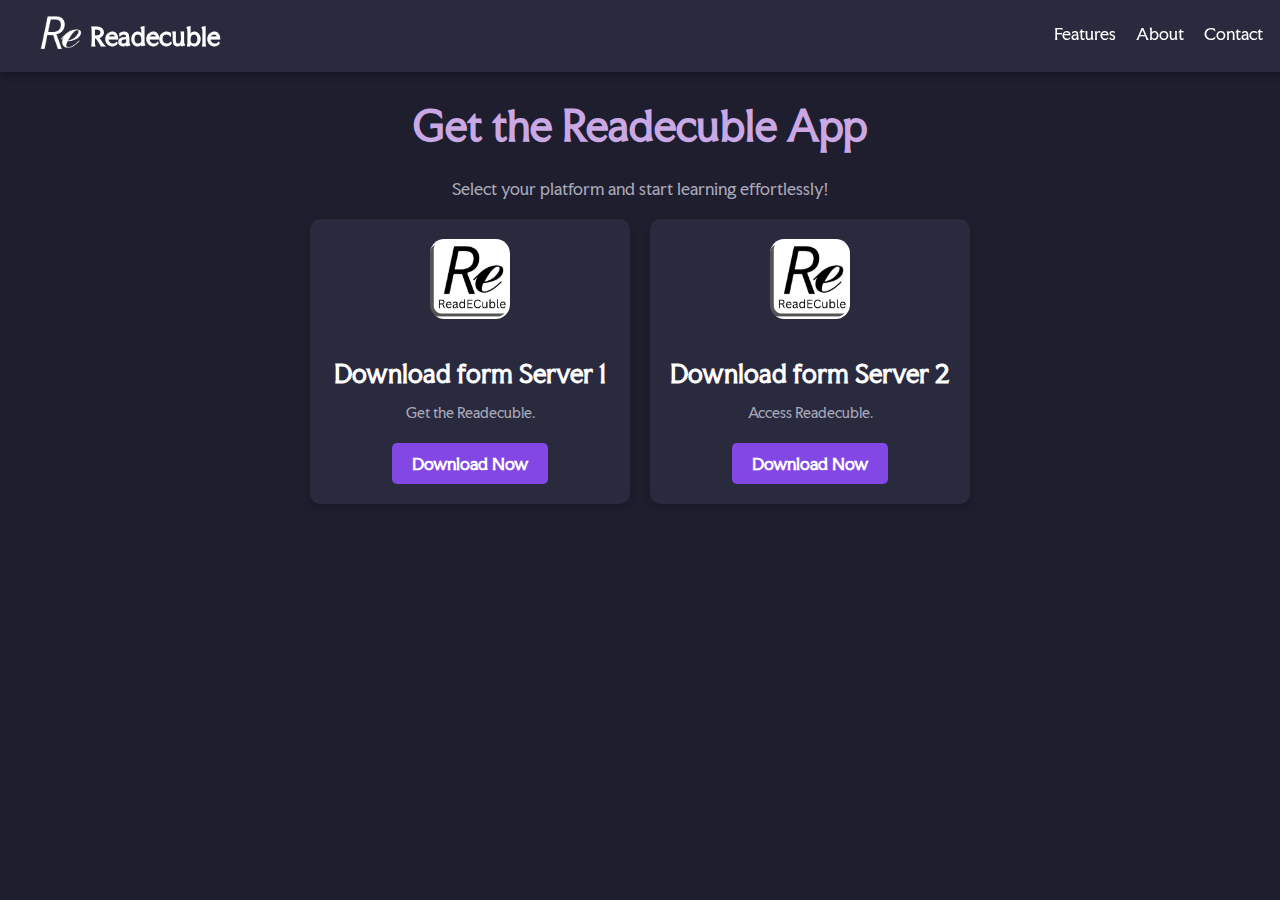
==== docs/pages/download.html @ af3c239d "download page" ====
<!DOCTYPE html>
<html lang="en">

<head>
    <meta charset="UTF-8">
    <meta name="viewport" content="width=device-width, initial-scale=1.0">
    <title>Readecuble</title>
    <link rel="apple-touch-icon" sizes="180x180" href="favicon_io/apple-touch-icon.png">
    <link rel="icon" type="image/png" sizes="32x32" href="favicon_io/favicon-32x32.png">
    <link rel="icon" type="image/png" sizes="16x16" href="favicon_io/favicon-16x16.png">
    <link rel="manifest" href="favicon_io/site.webmanifest">
    <link rel="preconnect" href="https://fonts.googleapis.com">
    <link rel="preconnect" href="https://fonts.gstatic.com" crossorigin>
    <link href="https://fonts.googleapis.com/css2?family=Faculty+Glyphic&display=swap" rel="stylesheet">
    <link rel="stylesheet" href="../dstyles.css">
</head>

<body>
    <header>
        <nav class="navbar">
            <div class="logo">
                <a href="../index.html">
                    <img src="../assets/logo_white-1.png" alt="Readecuble Logo" class="logo-img">
                    <h1 class="logo-text">Readecuble</h1>
                </a>
            </div>
            <div class="hamburger" onclick="toggleMenu()">
                <span></span>
                <span></span>
                <span></span>
            </div>
            <ul class="nav-links">
                <li><a href="#features">Features</a></li>
                <li><a href="#about" id="about">About</a></li>
                <li><a href="#contact">Contact</a></li>
                <li><button class="theme-toggle" onclick="toggleTheme()">☀️</button></li>
            </ul>
        </nav>
    </header>
    <main>
        <div class="download-section">
            <h1>Get the Readecuble App</h1>
            <p>Select your platform and start learning effortlessly!</p>

            <div class="card-container">
                <!-- Card for Google Play -->
                <div class="card">
                    <img src="../assets/readecubleIcon.png" alt="Google Play Icon" class="card-icon">
                    <h2>Download form Server 1</h2>
                    <p>Get the Readecuble.</p>
                    <a href="https://drive.google.com/uc?id=16Aqyzt5lvZqK2Z1yoViQb0ZrsGbHokHB&export=download"
                        class="btn primary-btn">Download Now</a>
                </div>

                <!-- Card for App Store -->
                <div class="card">
                    <img src="../assets/readecubleIcon.png" alt="App Store Icon" class="card-icon">
                    <h2>Download form Server 2</h2>
                    <p>Access Readecuble.</p>
                    <a href="https://apkpure.net/readecuble/com.readecuble.app/downloading"
                        class="btn primary-btn">Download Now</a>
                </div>
            </div>
        </div>
    </main>
    <script src="script.js"></script>
</body>

</html>
---- docs/dstyles.css ----
/* Body Styling */
body {
    margin: 0;
    font-family: "Faculty Glyphic", sans-serif;
    background-color: #1e1e2f;
    color: #ffffff;
    overflow-x: hidden;
    align-items: center;
}

a{
    display: flex;
    align-items: center;
    gap: 10px;
    text-decoration: none;
}

/* Header Styling */
.navbar {
    display: flex;
    justify-content: space-between;
    align-items: center;
    padding: 20px 40px;
    background-color: #2a2a3e;
    position: fixed;
    top: 0;
    width: 100%;
    height: 2rem;
    z-index: 10;
    box-shadow: 0 4px 8px rgba(0, 0, 0, 0.3);
}

.logo {
    display: flex;
    align-items: center;
    gap: 15px;
}

.logo-img {
    height: 40px;
    width: auto;
    scale: 1.7;
}

.logo-text {
    font-size: 24px;
    color: #ffffff;
    font-weight: bold;
}

.nav-links {
    list-style: none;
    display: flex;
    gap: 20px;
}

.nav-links li a {
    text-decoration: none;
    color: #ffffff;
    font-size: 16px;
}

.theme-toggle {
    background: none;
    border: none;
    color: #ffffff;
    font-size: 20px;
    cursor: pointer;
}

/* Download Section */
.download-section {
    max-width: 800px;
    margin: 100px auto 20px auto;
    text-align: center;
}

.download-section h1 {
    font-size: 2.5rem;
    color: #c9a8e4;
}

.download-section p {
    font-size: 1rem;
    margin-bottom: 20px;
    color: #a9a9b9;
}

/* Card Container */
.card-container {
    display: flex;
    gap: 20px;
    justify-content: center;
    flex-wrap: wrap;
}

/* Card Styling */
.card {
    background-color: #2a2a3e;
    border-radius: 10px;
    padding: 20px;
    width: 280px;
    box-shadow: 0 4px 8px rgba(0, 0, 0, 0.2);
    transition: transform 0.2s ease-in-out;
    text-align: center;
}

.card:hover {
    transform: scale(1.05);
}

img {
    border-radius: 0.9rem;
}

.card-icon {
    width: 80px;
    height: auto;
    margin-bottom: 15px;
}

.card h2 {
    font-size: 1.5rem;
    color: #ffffff;
    margin-bottom: 10px;
}

.card p {
    font-size: 0.9rem;
    color: #a9a9b9;
    margin-bottom: 20px;
    line-height: 1.4;
}

/* Button Styling */
.btn {
    padding: 10px 20px;
    font-size: 1rem;
    font-weight: bold;
    border: none;
    border-radius: 5px;
    cursor: pointer;
    text-decoration: none;
    display: inline-block;
}

.primary-btn {
    background-color: #8247e5;
    color: #ffffff;
    transition: background-color 0.3s ease;
}

.primary-btn:hover {
    background-color: #c9a8e4;
    color: #1e1e2f;
}

/* Responsive Design */
@media (max-width: 768px) {
    .card-container {
        flex-direction: column;
        align-items: center;
    }

    .card {
        width: 90%;
    }
}
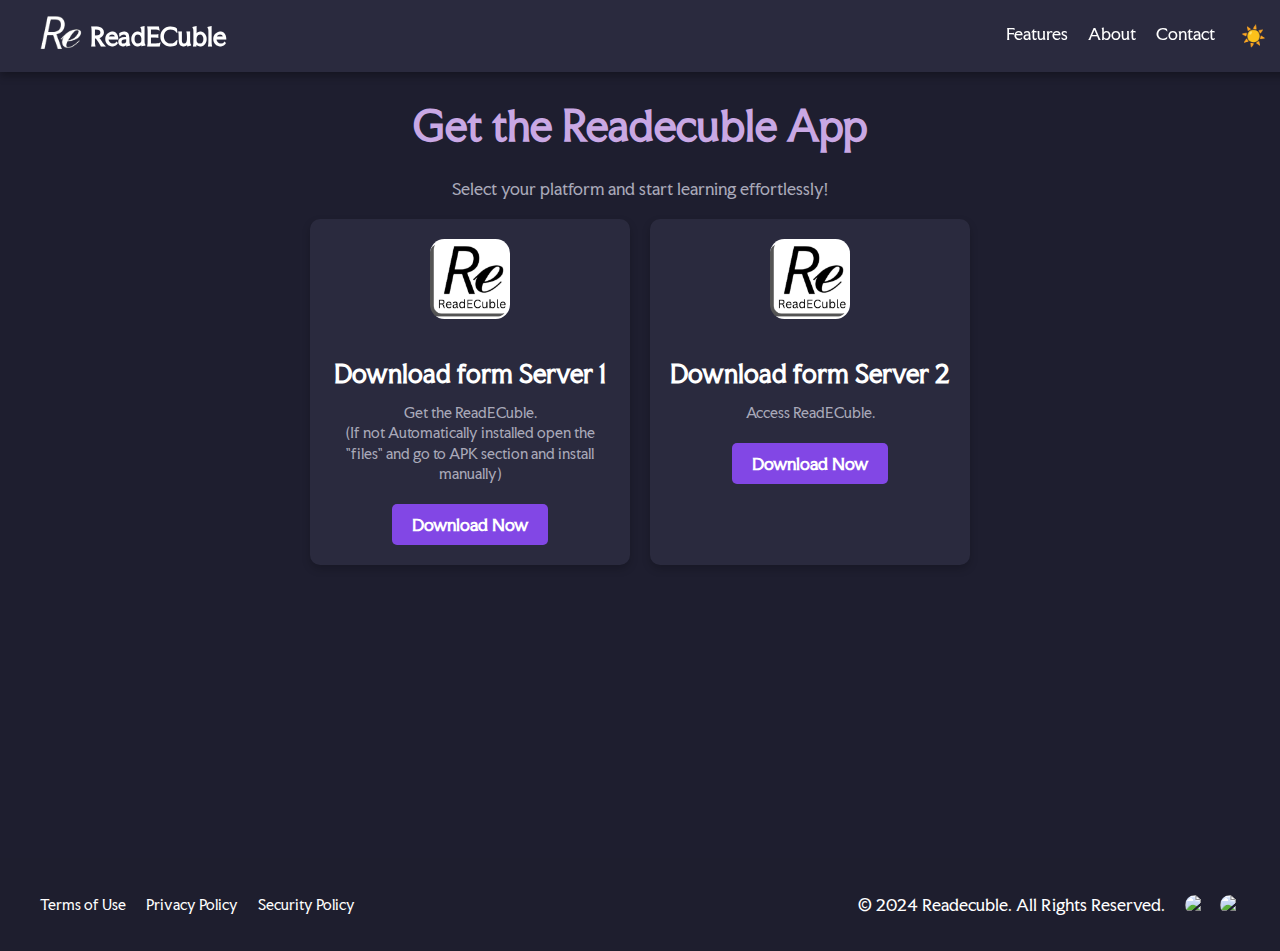
==== commit 933e1301: "terms and stuff" ====
--- a/docs/pages/download.html
+++ b/docs/pages/download.html
@@ -5,10 +5,10 @@
     <meta charset="UTF-8">
     <meta name="viewport" content="width=device-width, initial-scale=1.0">
     <title>Readecuble</title>
-    <link rel="apple-touch-icon" sizes="180x180" href="favicon_io/apple-touch-icon.png">
-    <link rel="icon" type="image/png" sizes="32x32" href="favicon_io/favicon-32x32.png">
-    <link rel="icon" type="image/png" sizes="16x16" href="favicon_io/favicon-16x16.png">
-    <link rel="manifest" href="favicon_io/site.webmanifest">
+    <link rel="apple-touch-icon" sizes="180x180" href="../favicon_io/apple-touch-icon.png">
+    <link rel="icon" type="image/png" sizes="32x32" href="../favicon_io/favicon-32x32.png">
+    <link rel="icon" type="image/png" sizes="16x16" href="../favicon_io/favicon-16x16.png">
+    <link rel="manifest" href="../favicon_io/site.webmanifest">
     <link rel="preconnect" href="https://fonts.googleapis.com">
     <link rel="preconnect" href="https://fonts.gstatic.com" crossorigin>
     <link href="https://fonts.googleapis.com/css2?family=Faculty+Glyphic&display=swap" rel="stylesheet">
@@ -21,7 +21,7 @@
             <div class="logo">
                 <a href="../index.html">
                     <img src="../assets/logo_white-1.png" alt="Readecuble Logo" class="logo-img">
-                    <h1 class="logo-text">Readecuble</h1>
+                    <h1 class="logo-text">ReadECuble</h1>
                 </a>
             </div>
             <div class="hamburger" onclick="toggleMenu()">
@@ -30,9 +30,9 @@
                 <span></span>
             </div>
             <ul class="nav-links">
-                <li><a href="#features">Features</a></li>
-                <li><a href="#about" id="about">About</a></li>
-                <li><a href="#contact">Contact</a></li>
+                <li><a href="../index.html#Features">Features</a></li>
+                <li><a href="../index.html#about" id="about">About</a></li>
+                <li><a href="../index.html#contact">Contact</a></li>
                 <li><button class="theme-toggle" onclick="toggleTheme()">☀️</button></li>
             </ul>
         </nav>
@@ -47,7 +47,7 @@
                 <div class="card">
                     <img src="../assets/readecubleIcon.png" alt="Google Play Icon" class="card-icon">
                     <h2>Download form Server 1</h2>
-                    <p>Get the Readecuble.</p>
+                    <p>Get the ReadECuble. <br> (If not Automatically  installed open the "files" and go to APK section and install manually)</p>
                     <a href="https://drive.google.com/uc?id=16Aqyzt5lvZqK2Z1yoViQb0ZrsGbHokHB&export=download"
                         class="btn primary-btn">Download Now</a>
                 </div>
@@ -56,14 +56,33 @@
                 <div class="card">
                     <img src="../assets/readecubleIcon.png" alt="App Store Icon" class="card-icon">
                     <h2>Download form Server 2</h2>
-                    <p>Access Readecuble.</p>
+                    <p>Access ReadECuble.</p>
                     <a href="https://apkpure.net/readecuble/com.readecuble.app/downloading"
                         class="btn primary-btn">Download Now</a>
                 </div>
             </div>
         </div>
     </main>
-    <script src="script.js"></script>
+    <footer>
+        <div class="footer-container">
+            <ul class="footer-links">
+                <!-- <li><a href="#trademark-policy">Trademark Policy</a></li> -->
+                <li><a href="pages/LEGAL.html#terms-and-conditions">Terms of Use</a></li>
+                <li><a href="pages/LEGAL.html#privacy-policy">Privacy Policy</a></li>
+                <!-- <li><a href="pages/LEGAL.html">Code of Conduct</a></li> -->
+                <li><a href="pages/LEGAL.html#security-policy">Security Policy</a></li>
+            </ul>
+            <div class="footer-right">
+                <p>&copy; 2024 Readecuble. All Rights Reserved.</p>
+                <div class="social-icons">
+                    <!-- <a href="#"><img src="assets/icons/facebook.png" alt="Facebook"></a> -->
+                    <a href="https://github.com/gitbook78/ReadECuble"><img src="assets/github-mark/github-mark-white.png" alt="GitHub"></a>
+                    <a href="https://www.linkedin.com/company/readecuble/"><img src="assets/White/2x/In-White-34@2x.png" alt="LinkedIn"></a>
+                </div>
+            </div>
+        </div>
+    </footer>
+    <script src="../script.js"></script>
 </body>
 
 </html>--- a/docs/dstyles.css
+++ b/docs/dstyles.css
@@ -6,6 +6,10 @@
     color: #ffffff;
     overflow-x: hidden;
     align-items: center;
+}
+
+.nav-links{
+    margin-right: 3rem;
 }
 
 a{
@@ -166,3 +170,81 @@
         width: 90%;
     }
 }
+
+/* Footer Container */
+footer {
+    background-color: #1e1e2e;
+    /* Dark background for footer */
+    color: #ffffff;
+    /* White text */
+    padding: 20px 40px;
+    position: relative;
+    top: 17.1rem;
+}
+
+.footer-container {
+    display: flex;
+    justify-content: space-between;
+    /* Space between the two sections */
+    align-items: center;
+    flex-wrap: wrap;
+    /* Adjust for smaller screens */
+    bottom: 12rem;
+}
+
+/* Footer Links Section */
+.footer-links {
+    list-style: none;
+    display: flex;
+    gap: 20px;
+    /* Space between links */
+    margin: 0;
+    padding: 0;
+}
+
+.footer-links li a {
+    text-decoration: none;
+    color: #ffffff;
+    font-size: 14px;
+}
+
+.footer-links li a:hover {
+    color: #a991f7;
+    /* Purple hover effect */
+}
+
+/* Social Icons Section */
+.footer-right {
+    display: flex;
+    align-items: center;
+    gap: 20px;
+    /* Space between text and icons */
+    text-align: right;
+    flex-wrap: wrap;
+}
+
+.social-icons {
+    display: flex;
+    gap: 15px;
+    /* Space between icons */
+}
+
+.social-icons img {
+    width: 20px;
+    /* Icon size */
+    height: 20px;
+}
+
+/* Responsive Design for Footer */
+@media (max-width: 768px) {
+    .footer-container {
+        flex-direction: column;
+        /* Stack sections vertically */
+        align-items: center;
+        text-align: center;
+    }
+
+    .footer-right {
+        margin-top: 20px;
+    }
+}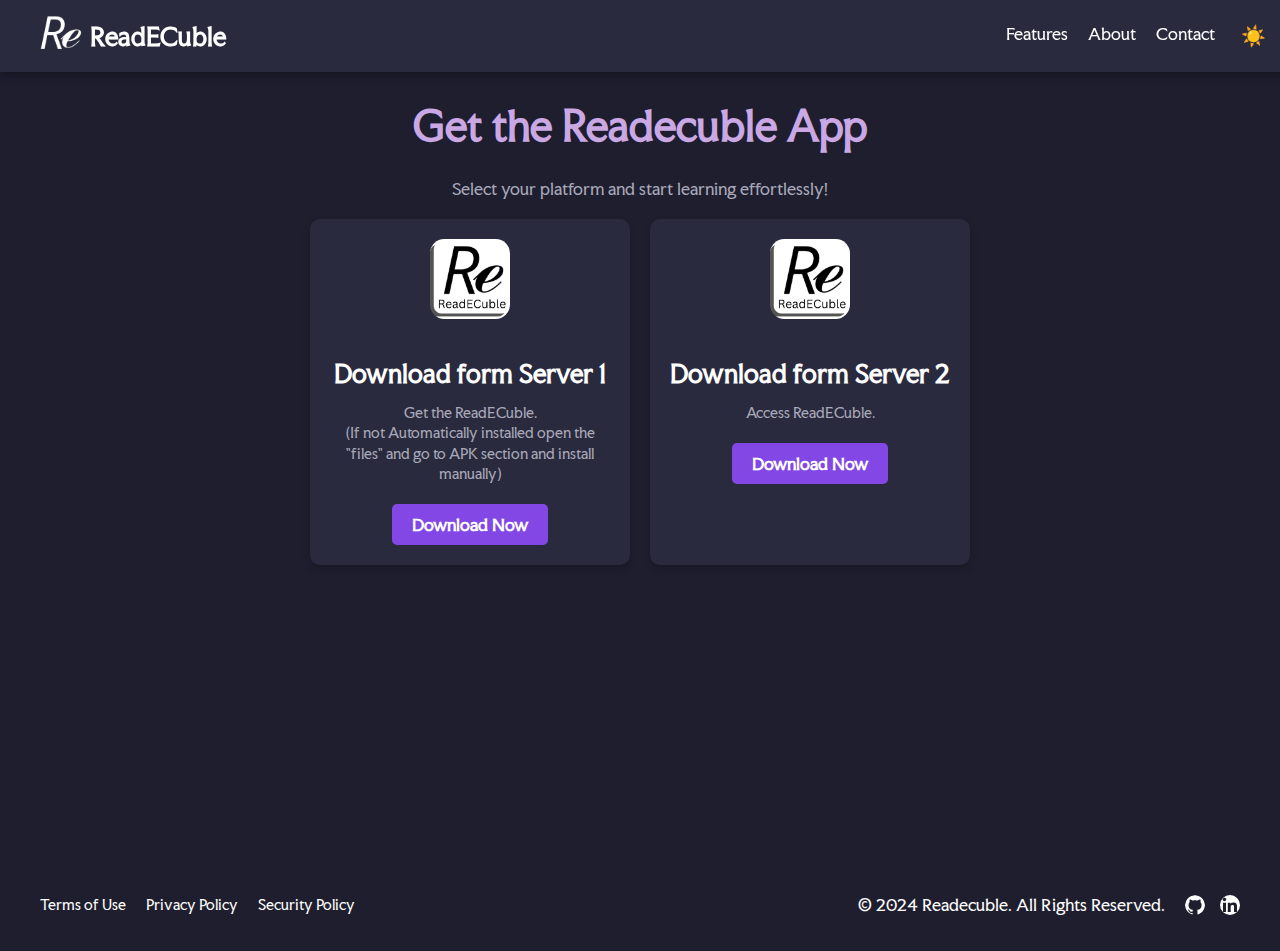
==== commit a2b48cdf: "UI enhanccement" ====
--- a/docs/pages/download.html
+++ b/docs/pages/download.html
@@ -76,8 +76,8 @@
                 <p>&copy; 2024 Readecuble. All Rights Reserved.</p>
                 <div class="social-icons">
                     <!-- <a href="#"><img src="assets/icons/facebook.png" alt="Facebook"></a> -->
-                    <a href="https://github.com/gitbook78/ReadECuble"><img src="assets/github-mark/github-mark-white.png" alt="GitHub"></a>
-                    <a href="https://www.linkedin.com/company/readecuble/"><img src="assets/White/2x/In-White-34@2x.png" alt="LinkedIn"></a>
+                    <a href="https://github.com/gitbook78/ReadECuble"><img src="../assets/github-mark/github-mark-white.png" alt="GitHub"></a>
+                    <a href="https://www.linkedin.com/company/readecuble/"><img src="../assets/White/2x/In-White-34@2x.png" alt="LinkedIn"></a>
                 </div>
             </div>
         </div>
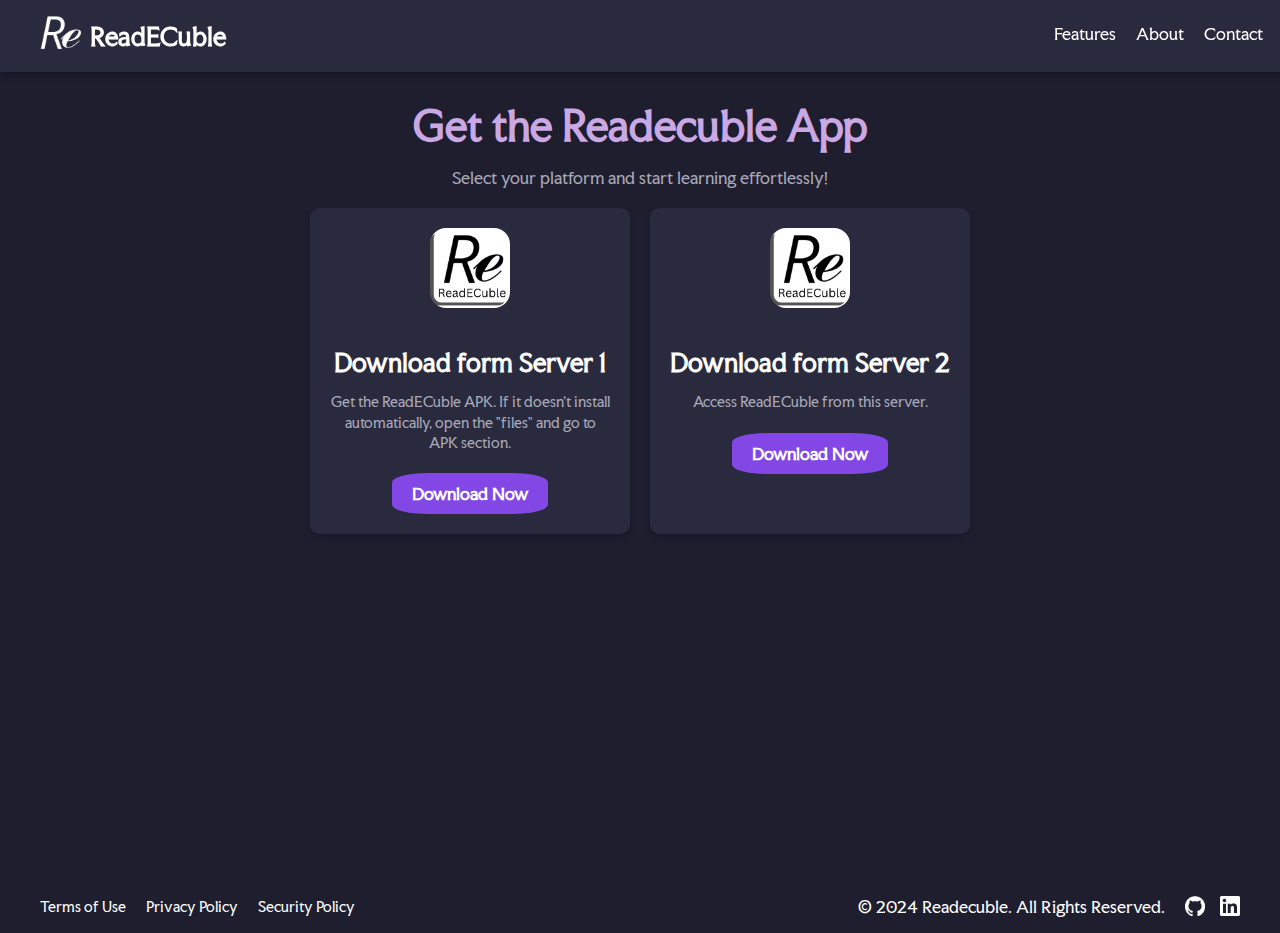
==== commit 3471de6d: "downlaod page ui enhanchment" ====
--- a/docs/pages/download.html
+++ b/docs/pages/download.html
@@ -39,24 +39,22 @@
     </header>
     <main>
         <div class="download-section">
-            <h1>Get the Readecuble App</h1>
-            <p>Select your platform and start learning effortlessly!</p>
+            <h1 class="section-title">Get the Readecuble App</h1>
+            <p class="section-description">Select your platform and start learning effortlessly!</p>
 
             <div class="card-container">
-                <!-- Card for Google Play -->
                 <div class="card">
                     <img src="../assets/readecubleIcon.png" alt="Google Play Icon" class="card-icon">
                     <h2>Download form Server 1</h2>
-                    <p>Get the ReadECuble. <br> (If not Automatically  installed open the "files" and go to APK section and install manually)</p>
+                    <p>Get the ReadECuble APK. If it doesn't install automatically, open the "files" and go to APK section.</p>
                     <a href="https://drive.google.com/uc?id=16Aqyzt5lvZqK2Z1yoViQb0ZrsGbHokHB&export=download"
                         class="btn primary-btn">Download Now</a>
                 </div>
 
-                <!-- Card for App Store -->
                 <div class="card">
                     <img src="../assets/readecubleIcon.png" alt="App Store Icon" class="card-icon">
                     <h2>Download form Server 2</h2>
-                    <p>Access ReadECuble.</p>
+                    <p>Access ReadECuble from this server.</p>
                     <a href="https://apkpure.net/readecuble/com.readecuble.app/downloading"
                         class="btn primary-btn">Download Now</a>
                 </div>
@@ -66,16 +64,13 @@
     <footer>
         <div class="footer-container">
             <ul class="footer-links">
-                <!-- <li><a href="#trademark-policy">Trademark Policy</a></li> -->
                 <li><a href="pages/LEGAL.html#terms-and-conditions">Terms of Use</a></li>
                 <li><a href="pages/LEGAL.html#privacy-policy">Privacy Policy</a></li>
-                <!-- <li><a href="pages/LEGAL.html">Code of Conduct</a></li> -->
                 <li><a href="pages/LEGAL.html#security-policy">Security Policy</a></li>
             </ul>
             <div class="footer-right">
                 <p>&copy; 2024 Readecuble. All Rights Reserved.</p>
                 <div class="social-icons">
-                    <!-- <a href="#"><img src="assets/icons/facebook.png" alt="Facebook"></a> -->
                     <a href="https://github.com/gitbook78/ReadECuble"><img src="../assets/github-mark/github-mark-white.png" alt="GitHub"></a>
                     <a href="https://www.linkedin.com/company/readecuble/"><img src="../assets/White/2x/In-White-34@2x.png" alt="LinkedIn"></a>
                 </div>
@@ -85,4 +80,4 @@
     <script src="../script.js"></script>
 </body>
 
-</html>+</html>
--- a/docs/dstyles.css
+++ b/docs/dstyles.css
@@ -6,20 +6,10 @@
     color: #ffffff;
     overflow-x: hidden;
     align-items: center;
-}
-
-.nav-links{
-    margin-right: 3rem;
-}
-
-a{
-    display: flex;
-    align-items: center;
-    gap: 10px;
-    text-decoration: none;
-}
-
-/* Header Styling */
+    transition: background-color 0.3s ease;
+}
+
+/* Navbar Styling */
 .navbar {
     display: flex;
     justify-content: space-between;
@@ -32,8 +22,10 @@
     height: 2rem;
     z-index: 10;
     box-shadow: 0 4px 8px rgba(0, 0, 0, 0.3);
-}
-
+    transition: background-color 0.3s ease;
+}
+
+/* Logo */
 .logo {
     display: flex;
     align-items: center;
@@ -52,6 +44,7 @@
     font-weight: bold;
 }
 
+/* Navbar Links */
 .nav-links {
     list-style: none;
     display: flex;
@@ -62,14 +55,25 @@
     text-decoration: none;
     color: #ffffff;
     font-size: 16px;
-}
-
+    transition: color 0.3s ease;
+}
+
+.nav-links li a:hover {
+    color: #a991f7; /* Light purple on hover */
+}
+
+/* Theme Toggle Button */
 .theme-toggle {
     background: none;
     border: none;
     color: #ffffff;
     font-size: 20px;
     cursor: pointer;
+    transition: transform 0.3s ease;
+}
+
+.theme-toggle:hover {
+    transform: rotate(360deg); /* Smooth rotation on hover */
 }
 
 /* Download Section */
@@ -77,11 +81,14 @@
     max-width: 800px;
     margin: 100px auto 20px auto;
     text-align: center;
+    animation: fadeIn 1s ease-out;
 }
 
 .download-section h1 {
     font-size: 2.5rem;
     color: #c9a8e4;
+    margin-bottom: 10px;
+    animation: fadeIn 1s ease-out;
 }
 
 .download-section p {
@@ -96,6 +103,7 @@
     gap: 20px;
     justify-content: center;
     flex-wrap: wrap;
+    animation: fadeIn 1.5s ease-out;
 }
 
 /* Card Styling */
@@ -107,20 +115,23 @@
     box-shadow: 0 4px 8px rgba(0, 0, 0, 0.2);
     transition: transform 0.2s ease-in-out;
     text-align: center;
+    animation: cardEntry 0.5s ease-out;
 }
 
 .card:hover {
     transform: scale(1.05);
-}
-
-img {
-    border-radius: 0.9rem;
 }
 
 .card-icon {
     width: 80px;
     height: auto;
     margin-bottom: 15px;
+    transition: transform 1.1s ease;
+    border-radius: 1rem;
+}
+
+.card-icon:hover {
+    transform: rotate(360deg); 
 }
 
 .card h2 {
@@ -142,21 +153,22 @@
     font-size: 1rem;
     font-weight: bold;
     border: none;
-    border-radius: 5px;
+    border-radius: 23%;
     cursor: pointer;
     text-decoration: none;
     display: inline-block;
+    transition: background-color 0.3s ease, transform 0.3s ease;
 }
 
 .primary-btn {
     background-color: #8247e5;
     color: #ffffff;
-    transition: background-color 0.3s ease;
 }
 
 .primary-btn:hover {
     background-color: #c9a8e4;
     color: #1e1e2f;
+    transform: scale(1.05); /* Slight button enlargement on hover */
 }
 
 /* Responsive Design */
@@ -171,33 +183,31 @@
     }
 }
 
-/* Footer Container */
+/* Footer */
 footer {
     background-color: #1e1e2e;
-    /* Dark background for footer */
-    color: #ffffff;
-    /* White text */
+    color: #ffffff;
     padding: 20px 40px;
     position: relative;
     top: 17.1rem;
-}
-
+    animation: fadeIn 1s ease-out;
+}
+
+/* Footer Container */
 .footer-container {
     display: flex;
     justify-content: space-between;
-    /* Space between the two sections */
     align-items: center;
     flex-wrap: wrap;
-    /* Adjust for smaller screens */
-    bottom: 12rem;
-}
-
-/* Footer Links Section */
+    position: relative;
+    bottom: -2rem;
+}
+
+/* Footer Links */
 .footer-links {
     list-style: none;
     display: flex;
     gap: 20px;
-    /* Space between links */
     margin: 0;
     padding: 0;
 }
@@ -206,19 +216,18 @@
     text-decoration: none;
     color: #ffffff;
     font-size: 14px;
+    transition: color 0.3s ease;
 }
 
 .footer-links li a:hover {
-    color: #a991f7;
-    /* Purple hover effect */
-}
-
-/* Social Icons Section */
+    color: #a991f7; /* Light purple on hover */
+}
+
+/* Social Icons */
 .footer-right {
     display: flex;
     align-items: center;
     gap: 20px;
-    /* Space between text and icons */
     text-align: right;
     flex-wrap: wrap;
 }
@@ -226,20 +235,22 @@
 .social-icons {
     display: flex;
     gap: 15px;
-    /* Space between icons */
 }
 
 .social-icons img {
     width: 20px;
-    /* Icon size */
     height: 20px;
+    transition: transform 0.3s ease;
+}
+
+.social-icons img:hover {
+    transform: scale(1.2); /* Slight icon enlargement on hover */
 }
 
 /* Responsive Design for Footer */
 @media (max-width: 768px) {
     .footer-container {
         flex-direction: column;
-        /* Stack sections vertically */
         align-items: center;
         text-align: center;
     }
@@ -247,4 +258,34 @@
     .footer-right {
         margin-top: 20px;
     }
+}
+
+/* Keyframe Animations */
+@keyframes fadeIn {
+    from {
+        opacity: 0;
+        transform: translateY(20px);
+    }
+    to {
+        opacity: 1;
+        transform: translateY(0);
+    }
+}
+
+@keyframes cardEntry {
+    from {
+        opacity: 0;
+        transform: translateY(50px);
+    }
+    to {
+        opacity: 1;
+        transform: translateY(0);
+    }
+}
+
+a {
+    display: flex;
+    align-items: center;
+    gap: 10px;
+    text-decoration: none;
 }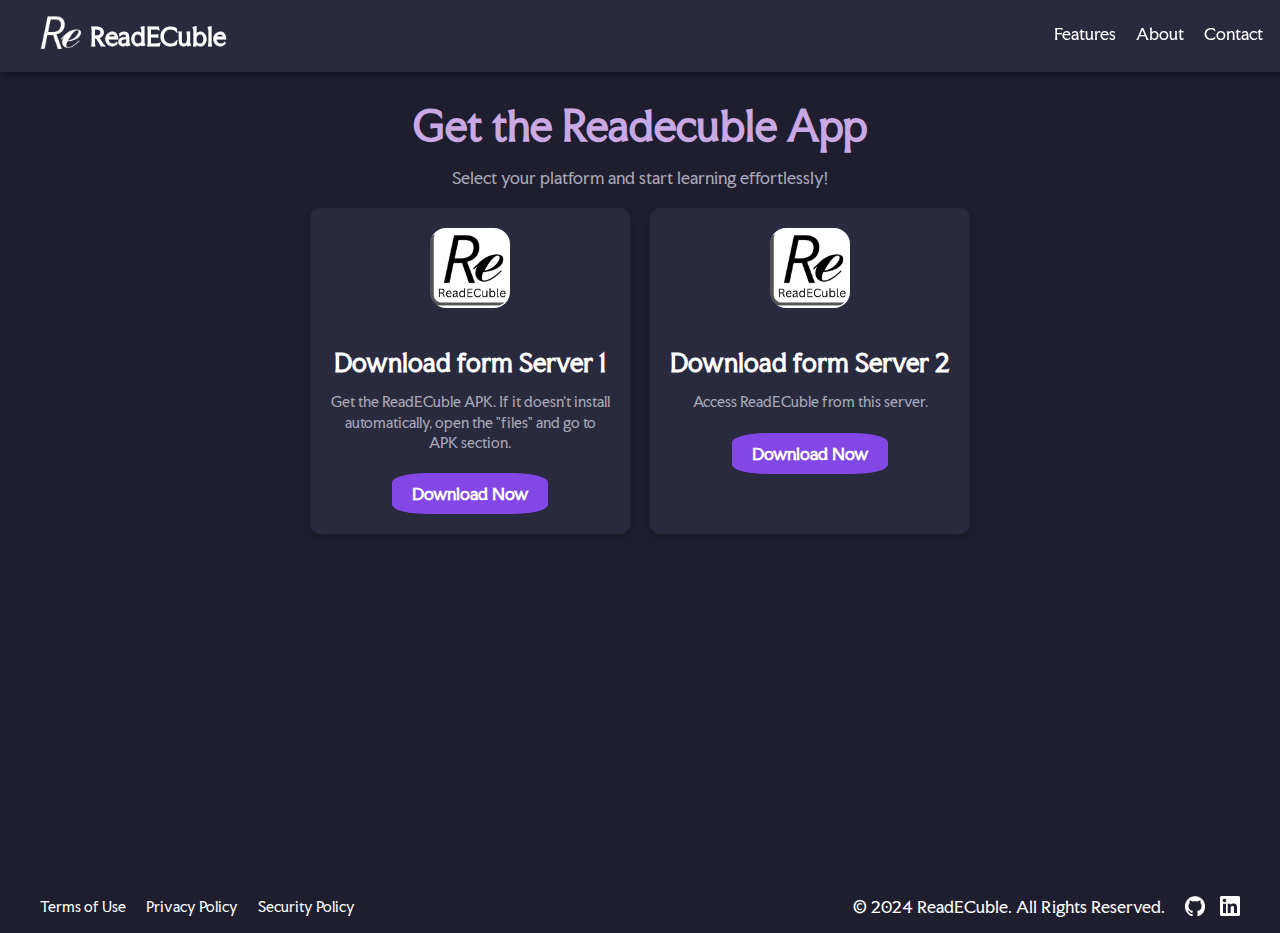
==== commit b950f1ae: "Update NAMEdownload.html" ====
--- a/docs/pages/download.html
+++ b/docs/pages/download.html
@@ -4,7 +4,7 @@
 <head>
     <meta charset="UTF-8">
     <meta name="viewport" content="width=device-width, initial-scale=1.0">
-    <title>Readecuble</title>
+    <title>ReadECuble</title>
     <link rel="apple-touch-icon" sizes="180x180" href="../favicon_io/apple-touch-icon.png">
     <link rel="icon" type="image/png" sizes="32x32" href="../favicon_io/favicon-32x32.png">
     <link rel="icon" type="image/png" sizes="16x16" href="../favicon_io/favicon-16x16.png">
@@ -69,7 +69,7 @@
                 <li><a href="pages/LEGAL.html#security-policy">Security Policy</a></li>
             </ul>
             <div class="footer-right">
-                <p>&copy; 2024 Readecuble. All Rights Reserved.</p>
+                <p>&copy; 2024 ReadECuble. All Rights Reserved.</p>
                 <div class="social-icons">
                     <a href="https://github.com/gitbook78/ReadECuble"><img src="../assets/github-mark/github-mark-white.png" alt="GitHub"></a>
                     <a href="https://www.linkedin.com/company/readecuble/"><img src="../assets/White/2x/In-White-34@2x.png" alt="LinkedIn"></a>
